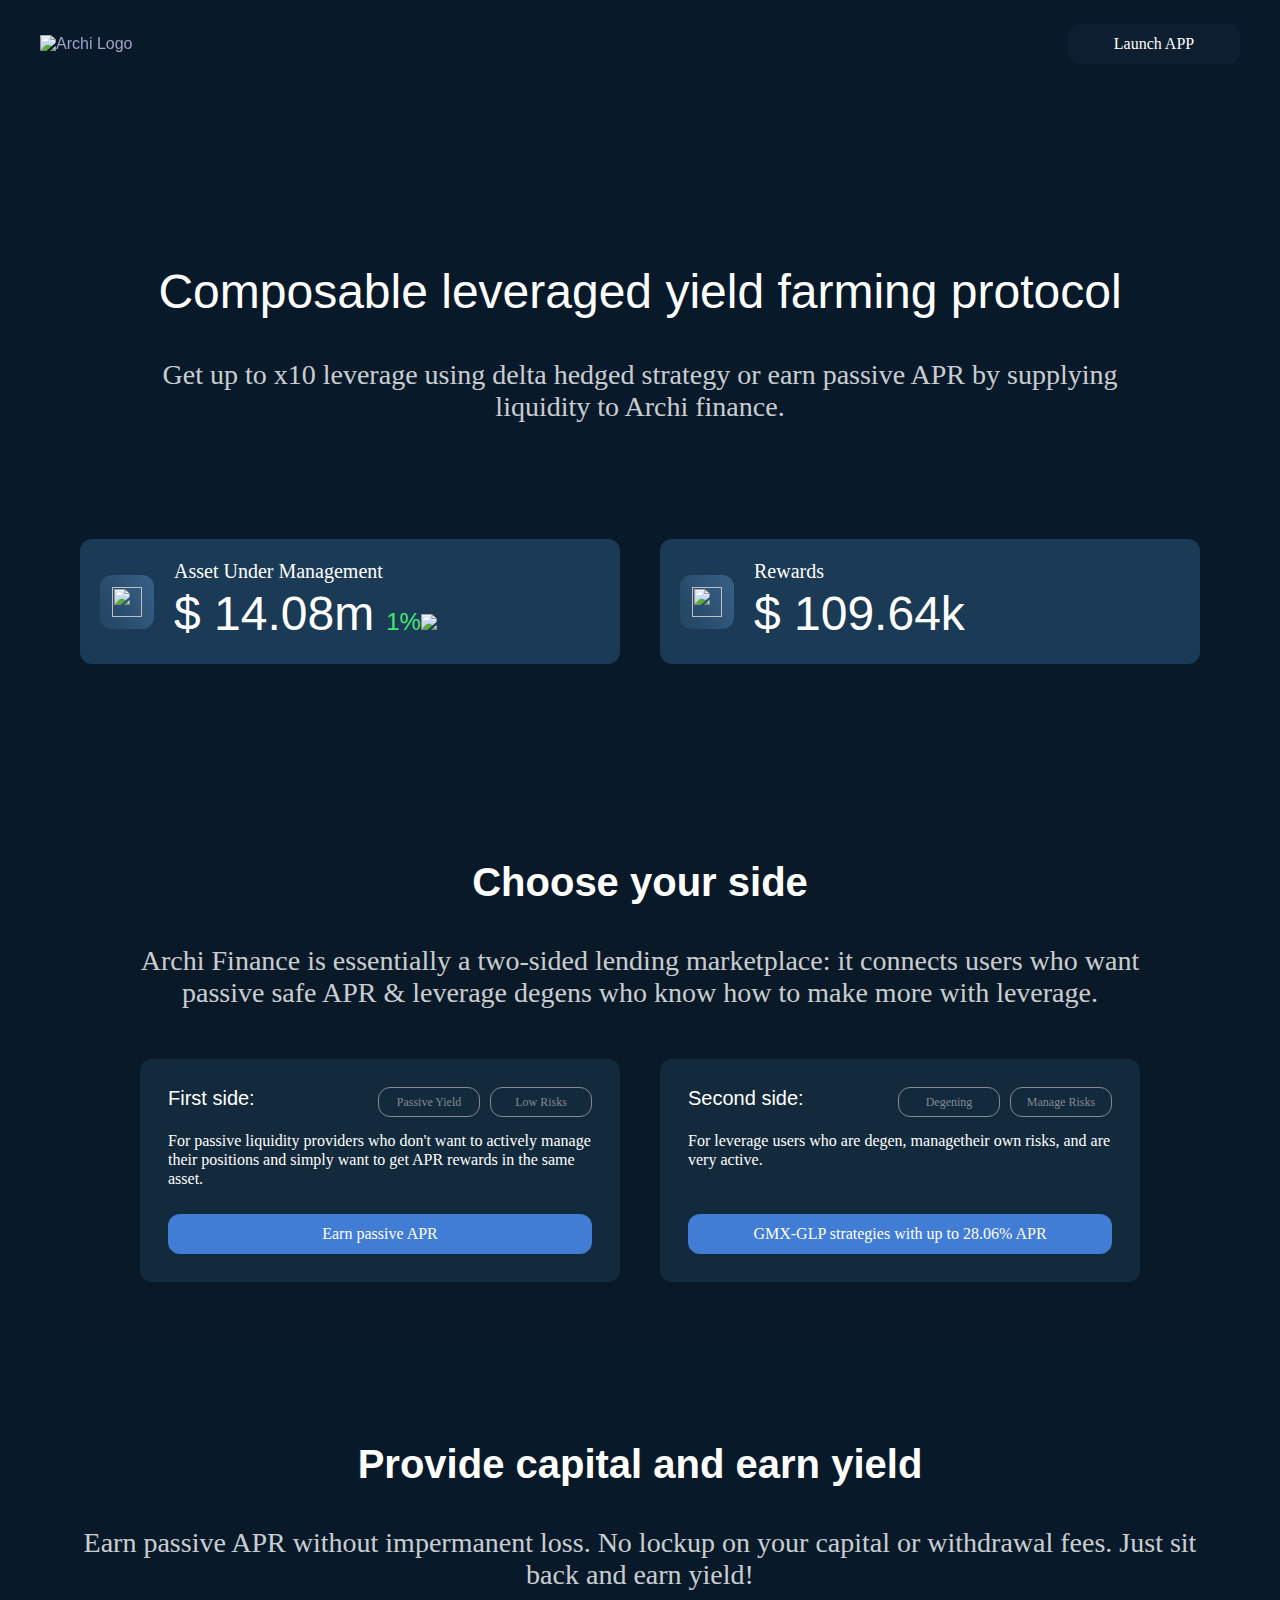
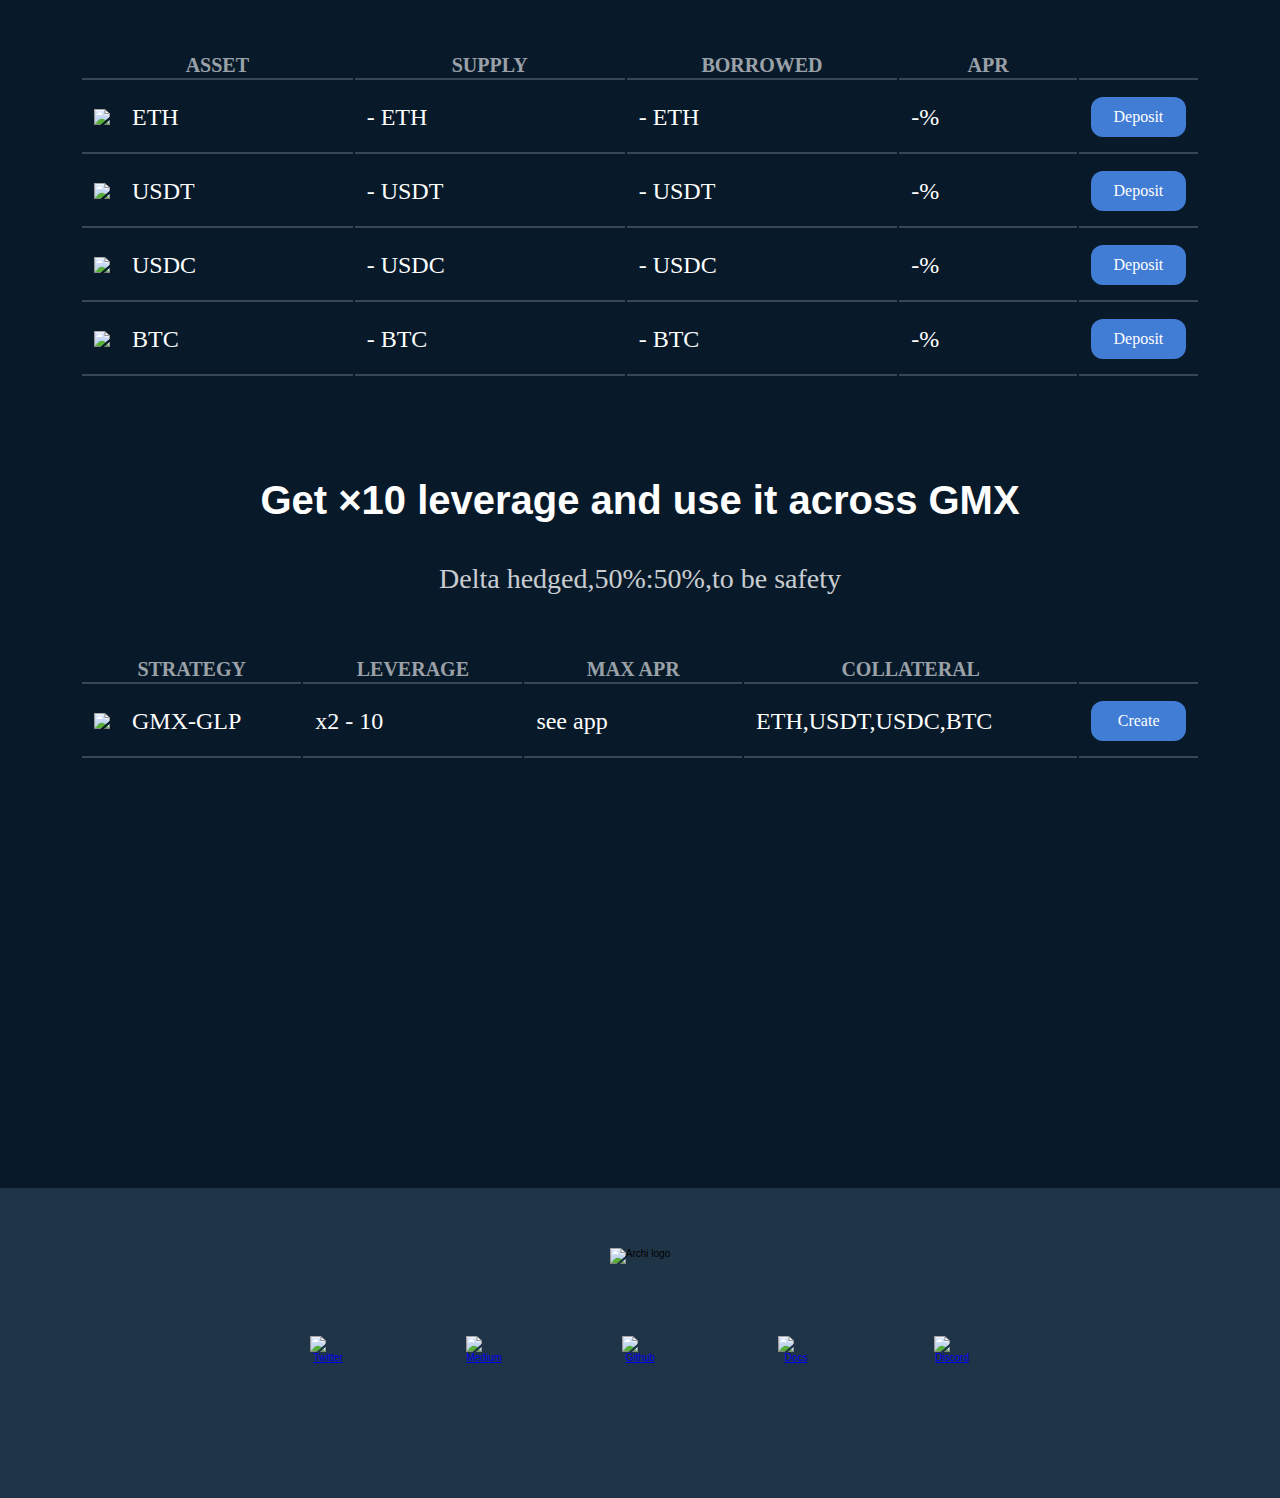
==== index.html @ a27ebab7 "Add files via upload" ====
<!DOCTYPE html>
<html lang="en">
<head>
    <meta charset="UTF-8">
    <meta name="viewport" content="width=device-width, initial-scale=1.0">
    <link rel="stylesheet" href="./fist1.css">
    <title>Document</title>
</head>
<body>
    <div id="root">
        <div class="App">
            <div class="App-content">
                <header>
                    <div class="App-header large">
                        <div class="App-header-container-left App-header-container"><a href="/" class="jsx-3320931818 link  App-header-link-main"><img src="./images/Black & White Minimalist Business Logo.png" class="big" alt="Archi Logo"><img src="./images/Black & White Minimalist Business Logo.png" class="small" alt="Archi Logo"></a></div>
                        <div class="App-header-container-right"><a href="./second.html" target="_blank" class="jsx-3320931818 link  App-header-link-main">
                                <div class="default-btn">Launch APP</div>
                            </a></div>
                    </div>
                </header>
                <div class="Home">
                    <div class="Home-top">
                        <div class="Home-title-section-container default-container">
                            <div class="Home-title-section">
                                <div class="Home-title">Composable leveraged yield farming protocol</div>
                                <div class="Home-description">Get up to x10 leverage using delta hedged strategy or earn passive APR by supplying liquidity to Archi finance.</div>
                            </div>
                        </div>
                        <div class="Home-latest-info-container default-container">
                            <div class="Home-latest-info-block">
                                <div class="Home-latest-info-img">
                                    <div class="jsx-2945154129 image"><img src="./images/dollar.png" class="jsx-2945154129 "></div>
                                </div>
                                <div class="Home-latest-info-content">
                                    <div class="Home-latest-info__title">Asset Under Management</div>
                                    <div class="Home-latest-info__value">
                                        <div>$ 14.08m</div>
                                        <div class="increase up">1%<div class="jsx-2011844561 image"><img src="./images/two.png" class="jsx-2011844561 "></div>
                                        </div>
                                    </div>
                                </div>
                            </div>
                            <div class="Home-latest-info-block">
                                <div class="Home-latest-info-img">
                                    <div class="jsx-2945154129 image"><img src="./images/gift-box.png" class="jsx-2945154129 "></div>
                                </div>
                                <div class="Home-latest-info-content">
                                    <div class="Home-latest-info__title">Rewards</div>
                                    <div class="Home-latest-info__value">$ 109.64k</div>
                                </div>
                            </div>
                        </div>
                        <div class="Home-choose-side-container default-container">
                            <div class="Home-choose-title-section">
                                <div class="Home-title">Choose your side</div>
                                <div class="Home-description">Archi Finance is essentially a two-sided lending marketplace: it connects users who want passive safe APR &amp; leverage degens who know how to make more with leverage.</div>
                                <div class="Home-side-card-options">
                                    <div class="Home-side-card-option">
                                        <div class="Home-token-card-option-title">
                                            <div class="side-title">First side:</div>
                                            <div class="side-bottoms">
                                                <div class="side-bottom">Passive Yield</div>
                                                <div class="side-bottom">Low Risks</div>
                                            </div>
                                        </div>
                                        <div class="Home-side-card-option-description">For passive liquidity providers who don't want to actively manage their positions and simply want to get APR rewards in the same asset.</div><a href="https://app.archi.finance/passive" target="_blank" class="jsx-3320931818 link">
                                            <div class="Home-default-btn">Earn passive APR</div>
                                        </a>
                                    </div>
                                    <div class="Home-side-card-option">
                                        <div class="Home-token-card-option-title">
                                            <div class="side-title">Second side:</div>
                                            <div class="side-bottoms">
                                                <div class="side-bottom">Degening</div>
                                                <div class="side-bottom">Manage Risks</div>
                                            </div>
                                        </div>
                                        <div class="Home-side-card-option-description">For leverage users who are degen, managetheir own risks, and are very active.</div><a href="https://app.archi.finance/degen" target="_blank" class="jsx-3320931818 link">
                                            <div class="Home-default-btn">GMX-GLP strategies with up to 28.06% APR</div>
                                        </a>
                                    </div>
                                </div>
                            </div>
                        </div>
                        <div class="Home-deposit-container default-container">
                            <div class="Home-deposit-title-section">
                                <div class="Home-title">Provide capital and earn yield</div>
                                <div class="Home-description">Earn passive APR without impermanent loss. No lockup on your capital or withdrawal fees. Just sit back and earn yield!</div>
                                <table class="jsx-564496936 DepositTable">
                                    <colgroup>
                                        <col width="273.3333333333333">
                                        <col width="273.3333333333333">
                                        <col width="273.3333333333333">
                                        <col width="180">
                                        <col width="120">
                                    </colgroup>
                                    <thead class="jsx-116576334">
                                        <tr class="jsx-116576334">
                                            <th class="jsx-116576334 ">
                                                <div class="jsx-116576334 thead-box">ASSET</div>
                                            </th>
                                            <th class="jsx-116576334 ">
                                                <div class="jsx-116576334 thead-box">SUPPLY</div>
                                            </th>
                                            <th class="jsx-116576334 ">
                                                <div class="jsx-116576334 thead-box">BORROWED</div>
                                            </th>
                                            <th class="jsx-116576334 ">
                                                <div class="jsx-116576334 thead-box">APR</div>
                                            </th>
                                            <th class="jsx-116576334 ">
                                                <div class="jsx-116576334 thead-box"></div>
                                            </th>
                                        </tr>
                                    </thead>
                                    <tbody class="jsx-582792826">
                                        <tr class="jsx-582792826 ">
                                            <td class="">
                                                <div class="cell">
                                                    <div class="asset-img">
                                                        <div class="jsx-2666059025 image"><img src="./images/ethereum.png" class="jsx-2666059025 "></div>
                                                        <div>ETH</div>
                                                    </div>
                                                </div>
                                            </td>
                                            <td class="">
                                                <div class="cell">- ETH</div>
                                            </td>
                                            <td class="">
                                                <div class="cell">- ETH</div>
                                            </td>
                                            <td class="">
                                                <div class="cell">-%</div>
                                            </td>
                                            <td class="">
                                                <div class="cell"><a href="https://app.archi.finance/passive" target="_blank" class="jsx-3320931818 link">
                                                        <div class="Home-default-btn">Deposit</div>
                                                    </a></div>
                                            </td>
                                        </tr>
                                        <tr class="jsx-582792826 ">
                                            <td class="">
                                                <div class="cell">
                                                    <div class="asset-img">
                                                        <div class="jsx-2666059025 image"><img src="./images/font.png" class="jsx-2666059025 "></div>
                                                        <div>USDT</div>
                                                    </div>
                                                </div>
                                            </td>
                                            <td class="">
                                                <div class="cell">- USDT</div>
                                            </td>
                                            <td class="">
                                                <div class="cell">- USDT</div>
                                            </td>
                                            <td class="">
                                                <div class="cell">-%</div>
                                            </td>
                                            <td class="">
                                                <div class="cell"><a href="https://app.archi.finance/passive" target="_blank" class="jsx-3320931818 link">
                                                        <div class="Home-default-btn">Deposit</div>
                                                    </a></div>
                                            </td>
                                        </tr>
                                        <tr class="jsx-582792826 ">
                                            <td class="">
                                                <div class="cell">
                                                    <div class="asset-img">
                                                        <div class="jsx-2666059025 image"><img src="./images/dollar (1).png" class="jsx-2666059025 "></div>
                                                        <div>USDC</div>
                                                    </div>
                                                </div>
                                            </td>
                                            <td class="">
                                                <div class="cell">- USDC</div>
                                            </td>
                                            <td class="">
                                                <div class="cell">- USDC</div>
                                            </td>
                                            <td class="">
                                                <div class="cell">-%</div>
                                            </td>
                                            <td class="">
                                                <div class="cell"><a href="https://app.archi.finance/passive" target="_blank" class="jsx-3320931818 link">
                                                        <div class="Home-default-btn">Deposit</div>
                                                    </a></div>
                                            </td>
                                        </tr>
                                        <tr class="jsx-582792826 ">
                                            <td class="">
                                                <div class="cell">
                                                    <div class="asset-img">
                                                        <div class="jsx-2666059025 image"><img src="./images/bitcoin.png" class="jsx-2666059025 "></div>
                                                        <div>BTC</div>
                                                    </div>
                                                </div>
                                            </td>
                                            <td class="">
                                                <div class="cell">- BTC</div>
                                            </td>
                                            <td class="">
                                                <div class="cell">- BTC</div>
                                            </td>
                                            <td class="">
                                                <div class="cell">-%</div>
                                            </td>
                                            <td class="">
                                                <div class="cell"><a href="https://app.archi.finance/passive" target="_blank" class="jsx-3320931818 link">
                                                        <div class="Home-default-btn">Deposit</div>
                                                    </a></div>
                                            </td>
                                        </tr>
                                    </tbody>
                                </table>
                            </div>
                        </div>
                        <div class="Home-deposit-container default-container Create-card">
                            <div class="Home-deposit-title-section">
                                <div class="Home-title">Get ×10 leverage and use it across GMX</div>
                                <div class="Home-description">Delta hedged,50%:50%,to be safety</div>
                                <table class="jsx-564496936 CreateTable">
                                    <colgroup>
                                        <col width="221.66666666666666">
                                        <col width="221.66666666666666">
                                        <col width="221.66666666666666">
                                        <col width="335">
                                        <col width="120">
                                    </colgroup>
                                    <thead class="jsx-116576334">
                                        <tr class="jsx-116576334">
                                            <th class="jsx-116576334 ">
                                                <div class="jsx-116576334 thead-box">STRATEGY</div>
                                            </th>
                                            <th class="jsx-116576334 ">
                                                <div class="jsx-116576334 thead-box">LEVERAGE</div>
                                            </th>
                                            <th class="jsx-116576334 ">
                                                <div class="jsx-116576334 thead-box">MAX APR</div>
                                            </th>
                                            <th class="jsx-116576334 ">
                                                <div class="jsx-116576334 thead-box">COLLATERAL</div>
                                            </th>
                                            <th class="jsx-116576334 ">
                                                <div class="jsx-116576334 thead-box"></div>
                                            </th>
                                        </tr>
                                    </thead>
                                    <tbody class="jsx-582792826">
                                        <tr class="jsx-582792826 ">
                                            <td class="">
                                                <div class="cell">
                                                    <div class="asset-img">
                                                        <div class="jsx-2666059025 image"><img src="./images/sync.png" class="jsx-2666059025 "></div>
                                                        <div>GMX-GLP</div>
                                                    </div>
                                                </div>
                                            </td>
                                            <td class="">
                                                <div class="cell">x2 - 10</div>
                                            </td>
                                            <td class="">
                                                <div class="cell">see app</div>
                                            </td>
                                            <td class="">
                                                <div class="cell">ETH,USDT,USDC,BTC</div>
                                            </td>
                                            <td class="">
                                                <div class="cell"><a href="https://app.archi.finance/degen" target="_blank" class="jsx-3320931818 link">
                                                        <div class="Home-default-btn">Create</div>
                                                    </a></div>
                                            </td>
                                        </tr>
                                    </tbody>
                                </table>
                                <div class="CreateTableSmall App-card">
                                    <div class="App-card-title">
                                        <div class="flexRow">
                                            <div class="jsx-3275248919 image"><img src="./images/loop.png" class="jsx-3275248919 "></div>
                                            <div>GMX-GLP</div>
                                        </div>
                                    </div>
                                    <div class="App-card-divider"></div>
                                    <div class="App-card-content">
                                        <div class="App-card-row">
                                            <div class="label">Leverage</div>
                                            <div>x2 - 10</div>
                                        </div>
                                        <div class="App-card-row">
                                            <div class="label">Max APR</div>
                                            <div>see app</div>
                                        </div>
                                        <div class="App-card-row">
                                            <div class="label">Collateral</div>
                                            <div>ETH,USDT,USDC,BTC</div>
                                        </div><a href="https://app.archi.finance/degen" target="_blank" class="jsx-3320931818 link">
                                            <div class="Home-default-btn">Create</div>
                                        </a>
                                    </div>
                                </div>
                            </div>
                        </div>
                    </div>
                </div>
                <div class="Footer-wrapper">
                    <div class="Footer-logo"><img src="./images/Black & White Minimalist Business Logo.png" alt="Archi logo"></div>
                    <div class="Footer-social-link-block"><a href="./images/social.png" class="link-underline App-social-link" target="_blank" rel="noopener noreferrer"><img src="./images/social.png" alt="Twitter"></a><a href="./images/medium.png" class="link-underline App-social-link" target="_blank" rel="noopener noreferrer"><img src="./images/medium.png" alt="Medium"></a><a href="https://github.com/ArchiFinance/" class="link-underline App-social-link" target="_blank" rel="noopener noreferrer"><img src="./images/github-logo.png" alt="Github"></a><a href="https://docs.archi.finance/" class="link-underline App-social-link" target="_blank" rel="noopener noreferrer"><img src="./images/documents.png" alt="Docs"></a><a href="https://discord.gg/ZhNeAzF5JA" class="link-underline App-social-link" target="_blank" rel="noopener noreferrer"><img src="./images/logo.png" alt="Discord"></a></div>
                </div>
            </div>
        </div>
    </div>
    <div id="geist-ui-toast"></div>
    <div id="geist-ui-tooltip"></div>
</body>
</html>
---- fist1.css ----
html {
    background: #081a2a;
    font-size: 10px
}

@font-face {
    font-family: Rubik-Bold;
    font-style: normal;
    font-weight: 700;
    src: url(./static/Rubik-Bold.ttf)
}

@font-face {
    font-family: Rubik-Medium;
    font-style: normal;
    font-weight: 500;
    src: url(./static/Rubik-Medium.ttf)
}

@font-face {
    font-family: Rubik-Regular;
    font-style: normal;
    font-weight: 400;
    src: url(./static/Rubik-Regular.ttf)
}

body {
    -webkit-font-smoothing: antialiased;
    -moz-osx-font-smoothing: grayscale;
    font-family: Rubik-Medium, -apple-system, BlinkMacSystemFont, Segoe UI, Roboto, Oxygen, Ubuntu, Cantarell, Fira Sans, Droid Sans, Helvetica Neue, sans-serif;
    margin: 0
}

code {
    font-family: source-code-pro, Menlo, Monaco, Consolas, Courier New, monospace
}

.Home {
    min-height: 270rem;
    padding-bottom: 31rem
}

.Home-top {
    align-items: center;
    display: flex;
    flex-direction: column;
    justify-content: flex-end;
    position: relative
}

.default-container {
    margin: 0 auto;
    max-width: 112rem;
    padding-left: 3.2rem;
    padding-right: 3.2rem
}

.Home-title-section-container {
    padding-top: 17.6rem;
    position: relative;
    width: 100%
}

.Home-title-section {
    align-items: center;
    display: flex;
    flex-direction: column
}

.Home-title-section .Home-title {
    color: #fff;
    font-size: 4.8rem;
    font-weight: 500;
    letter-spacing: 0;
    margin-bottom: 4rem;
    text-align: center
}

.Home-title-section .Home-description {
    color: hsla(0, 0%, 100%, .8);
    font-family: Rubik-Regular;
    font-size: 2.8rem;
    font-weight: 400;
    margin-bottom: 10rem;
    max-width: 96.5rem;
    text-align: center
}

.Home-latest-info-container {
    display: flex;
    flex-wrap: wrap;
    justify-content: space-between;
    padding-bottom: 12rem;
    width: 100%
}

.Home-latest-info-block {
    align-items: center;
    background: rgba(57, 108, 153, .4);
    border-radius: 12px;
    display: flex;
    margin: 1.6rem 0;
    max-width: 50rem;
    padding: 2rem;
    width: 100%
}

.Home-latest-info-img {
    background: linear-gradient(63.43deg, #264867 16.67%, #386187);
    border-radius: 12px;
    margin-right: 2rem;
    padding: 1.2rem
}

.Home-latest-info__title {
    color: #fff;
    font-family: Rubik-Regular;
    font-size: 2rem;
    letter-spacing: 0;
    line-height: 2.4rem
}

.Home-latest-info__value {
    align-items: baseline;
    color: #fff;
    display: flex;
    font-size: 4.8rem;
    letter-spacing: 0;
    line-height: 6.1rem
}

.Home-latest-info__value .increase {
    display: flex;
    font-size: 2.4rem;
    line-height: 2.4rem;
    margin-left: 1.2rem
}

.Home-latest-info__value .increase.up {
    color: #3ee875
}

.Home-latest-info__value .increase.down {
    color: #e73261
}

.Home-choose-side-container {
    width: 100%
}

.Home-choose-title-section {
    background: #091927;
    border-radius: 1.2rem;
    padding: 6rem
}

.Home-choose-title-section .Home-title {
    color: #fff;
    font-size: 4rem;
    font-weight: 700;
    letter-spacing: 0;
    margin-bottom: 4rem;
    text-align: center
}

.Home-choose-title-section .Home-description {
    color: hsla(0, 0%, 100%, .8);
    font-family: Rubik-Regular;
    font-size: 2.8rem;
    font-weight: 400;
    margin-bottom: 5rem;
    text-align: center
}

.Home-side-card-options {
    grid-column-gap: 4rem;
    display: grid;
    grid-template-columns: 1fr 1fr
}

.Home-side-card-option {
    background: #13293c;
    border-radius: 1.2rem;
    max-width: 48rem;
    padding: 2.8rem;
    position: relative
}

.Home-side-card-option .Home-token-card-option-title {
    display: flex;
    justify-content: space-between
}

.Home-side-card-option .Home-token-card-option-title .side-title {
    color: #fff;
    font-size: 2rem
}

.Home-side-card-option .side-bottoms {
    display: flex;
    justify-content: space-between
}

.Home-side-card-option .Home-token-card-option-title .side-bottom {
    border: 1px solid #848a93;
    border-radius: 1.2rem;
    color: #848a93;
    cursor: pointer;
    font-family: Rubik-Regular;
    font-size: 1.2rem;
    height: 2.8rem;
    line-height: 2.8rem;
    margin-left: 1rem;
    text-align: center;
    width: 10rem
}

.Home-side-card-option-description {
    line-height: 1.9rem;
    margin-bottom: 2.6rem;
    margin-top: 1.4rem;
    min-height: 5.7rem
}

.Home-default-btn,
.Home-side-card-option-description {
    color: #fff;
    font-family: Rubik-Regular;
    font-size: 1.6rem
}

.Home-default-btn {
    background: #417cd5;
    border-radius: 1.2rem;
    cursor: pointer;
    height: 4rem;
    line-height: 4rem;
    text-align: center
}

.Home-deposit-container {
    padding-top: 10rem
}

.Home-deposit-title-section .Home-title {
    color: #fff;
    font-size: 4rem;
    font-weight: 700;
    letter-spacing: 0;
    margin-bottom: 4rem;
    text-align: center
}

.Home-deposit-title-section .Home-description {
    color: hsla(0, 0%, 100%, .8);
    font-family: Rubik-Regular;
    font-size: 2.8rem;
    font-weight: 400;
    margin-bottom: 6rem;
    text-align: center
}

.Create-card {
    margin-bottom: 10rem;
    min-width: 112rem
}

.CreateTableSmall,
.DepositTableSmall {
    display: none;
    margin: 10px 0
}

.App-card {
    background: #091927;
    border: 2px solid #313f50;
    border-radius: 1.2rem;
    padding: 1.2rem
}

.App-card-content {
    grid-row-gap: 1.2rem;
    display: grid
}

.App-card-title {
    color: #fff;
    font-size: 20px;
    font-weight: 400;
    justify-content: space-between;
    letter-spacing: 0;
    line-height: 2.1rem;
    margin-block-end: 1.6rem;
}

.App-card-title,
.flexRow {
    align-items: center;
    display: flex;
    flex-direction: row
}

.App-card-divider {
    background: #313f50;
    block-size: 1px;
    margin: 1.6rem 0 2.4rem
}

.App-card-row {
    grid-column-gap: 1.5rem;
    display: grid;
    grid-template-columns: 1fr auto;
    padding: initial
}

.App-card-row>div:last-child {
    text-align: end
}

.App-card-row div {
    color: #fff;
    font-family: Rubik-Regular;
    font-size: 1.6rem
}

.App-card-row .poolApy {
    color: #5699ff
}

@media (max-inline-size: 1200px) {
    .Create-card {
        min-width: auto
    }
}

@media (max-inline-size: 750px) {
    .Home-choose-side-container {
        inline-size: auto
    }

    .Home-choose-title-section {
        padding: 1.2rem
    }

    .Home-side-card-options {
        grid-row-gap: 1.5rem;
        display: grid;
        grid-template-columns: 1fr
    }

    .Home-side-card-option {
        max-width: none;
        padding: 1.2rem
    }

    .CreateTable,
    .DepositTable {
        display: none
    }

    .CreateTableSmall,
    .DepositTableSmall {
        display: block
    }

    .Home-default-btn {
        margin-top: 1.6rem
    }
}

@media (max-width: 600px) {
    .Home-title-section-container {
        padding-top: 4rem;
        width: auto
    }

    .default-container {
        padding-left: 1.2rem;
        padding-right: 1.2rem
    }

    .Home-latest-info-container {
        justify-content: center;
        width: auto
    }

    .Home-side-card-option .Home-token-card-option-title {
        grid-row-gap: 1.5rem;
        display: grid;
        grid-template-columns: 1fr
    }

    .Home-side-card-option .side-bottoms {
        justify-content: start
    }
}
.jsx-2945154129 {
    width: 30px;
    height: 30px;
}
.jsx-2666059025 {
    width: 30px;
}
.jsx-2011844561 {
    width: 30px;
}
.jsx-3275248919 {
    width: 30px;
}
.DepositTable thead th {
    background: none;
    border: none;
    border-bottom: 2px solid hsla(0, 0%, 100%, .2);
    color: hsla(0, 0%, 100%, .6);
    font-family: Rubik-Regular;
    font-size: 2rem
}

.DepositTable thead th:first-child,
.DepositTable thead th:last-child {
    border: none;
    border-bottom: 2px solid hsla(0, 0%, 100%, .2);
    border-radius: 0
}

.DepositTable tbody tr td {
    border-bottom: 2px solid hsla(0, 0%, 100%, .2);
    color: #fff;
    font-family: Rubik-Regular;
    font-size: 2.4rem;
    padding: 1.5rem 1.2rem
}

.DepositTable .Home-default-btn {
    width: 100%
}

.asset-img {
    align-items: center;
    display: flex
}

.DepositTable .asset-img .image {
    margin-right: .8rem
}

.poolApy {
    color: #5699ff;
    cursor: pointer;
    font-size: 2.4rem;
    text-decoration-line: underline
}

.airdrop {
    background: none;
    border: 2px solid #fff;
    border-radius: 1.2rem;
    color: #fff;
    display: flex;
    font-size: 16px;
    justify-content: center;
    line-height: 40px;
    margin-bottom: 2rem;
    padding: 1.6rem;
    text-align: center
}

.hard-cap {
    display: flex;
    margin-left: 20px
}

#HardCap-App-select {
    background: none;
    border: 2px solid #fff;
    border-radius: 12px;
    height: 40px;
    min-width: 110px
}

#HardCap-App-select .value {
    color: #fff;
    font-family: Rubik-Regular;
    font-size: 18px
}

#HardCap-App-select .option {
    font-size: 18px;
    justify-content: center
}

#HardCap-App-select .image {
    line-height: 24px
}

#HardCap-App-select .icon {
    color: #fff;
    font-size: 16px
}

#HardCap-App-select:hover .icon {
    color: #fff
}

.apr-tooltip {
    display: flex;
    font-size: 12px;
    font-weight: 400;
    justify-content: space-between;
    line-height: 30px;
    width: 16rem
}

.Strategies-App-dropdown {
    background: #1c2532 !important;
    border: 1px solid #fff;
    border-radius: 12px !important;
    max-height: none !important
}

.Strategies-App-dropdown .option {
    background: #1c2532 !important;
    color: #fff !important;
    font-size: 20px !important;
    height: 44px !important;
    padding: 0 20px !important
}

.Strategies-App-dropdown .option:hover {
    background: #2a3748 !important
}

.Strategies-App-dropdown .image {
    line-height: 24px !important
}

.Strategies-App-dropdown .token-symbol {
    font-family: Rubik-Regular
}

.Strategies-App-dropdown {
    -ms-overflow-style: none;
    overflow: -moz-scrollbars-none
}

.Strategies-App-dropdown::-webkit-scrollbar {
    width: 2px
}

.Strategies-App-dropdown::-webkit-scrollbar-track {
    background: #091927;
    border-radius: 2px
}

.Strategies-App-dropdown::-webkit-scrollbar-thumb {
    background: #fff;
    border: none;
    border-radius: 2px;
    opacity: .9
}

.CreateTable thead th {
    background: none;
    border: none;
    border-bottom: 2px solid hsla(0, 0%, 100%, .2);
    color: hsla(0, 0%, 100%, .6);
    font-family: Rubik-Regular;
    font-size: 2rem
}

.CreateTable thead th:first-child,
.CreateTable thead th:last-child {
    border: none;
    border-bottom: 2px solid hsla(0, 0%, 100%, .2);
    border-radius: 0
}

.CreateTable tbody tr td {
    border-bottom: 2px solid hsla(0, 0%, 100%, .2);
    color: #fff;
    font-family: Rubik-Regular;
    font-size: 2.4rem;
    padding: 1.5rem 1.2rem
}

.CreateTable .Home-default-btn {
    width: 100%
}

.CreateTable .asset-img {
    align-items: center;
    display: flex
}

.CreateTable .asset-img .image {
    margin-right: .8rem
}

.App {
    min-height: 100%;
    overflow: hidden;
    position: relative
}

.App-content {
    position: static !important
}

.App-content header {
    position: relative;
    z-index: 800
}

.App-header.large {
    -webkit-backdrop-filter: blur(.4rem);
    backdrop-filter: blur(.4rem);
    background: transparent 0 0 no-repeat padding-box;
    display: flex;
    justify-content: space-between;
    margin: 2.4rem 0;
    padding-left: 4rem;
    padding-right: 4rem;
    position: relative
}

.App-header-container {
    width: 22rem
}

.App-header-container-left {
    align-items: center;
    display: flex
}

.App-header .App-header-link-main,
.App-header a.App-header-link-main {
    display: flex;
    font-size: 1.6rem
}

.App-header-container-left .a,
.App-header-container-left a {
    color: #a0a3c4;
    display: block;
    font-size: 1.6rem;
    font-weight: 400
}

.App-header .a,
.App-header a {
    cursor: pointer;
    text-decoration: none
}

.App-header .a,
.App-header a,
.App-header-link-main img {
    display: inline-block;
    vertical-align: middle
}

.App-header-link-main img.small {
    display: none
}

.App-header-container-right {
    align-items: center;
    display: flex
}

.default-btn {
    background: #0c1e2f;
    border-radius: 1.2rem;
    color: #fff;
    font-family: Rubik-Regular;
    font-size: 1.6rem;
    height: 4rem;
    line-height: 4rem;
    text-align: center;
    width: 17.2rem
}

.link {
    display: contents !important
}

@-webkit-keyframes App-logo-spin {
    0% {
        -webkit-transform: rotate(0deg);
        transform: rotate(0deg)
    }

    to {
        -webkit-transform: rotate(1turn);
        transform: rotate(1turn)
    }
}

@keyframes App-logo-spin {
    0% {
        -webkit-transform: rotate(0deg);
        transform: rotate(0deg)
    }

    to {
        -webkit-transform: rotate(1turn);
        transform: rotate(1turn)
    }
}

@media (max-width: 1033px) {
    .App-header {
        grid-template-columns: 1fr auto auto auto auto
    }
}

@media (max-width: 600px) {
    .App-header-link-main img.big {
        display: none
    }

    .App-header-link-main img.small {
        display: inline-block
    }

    .DepositTable .Home-default-btn {
        padding: 0 2.1rem
    }
}

.Footer-wrapper {
    background: #203447;
    bottom: 0;
    height: 25rem;
    left: 50%;
    padding-top: 6rem;
    position: absolute;
    text-align: center;
    -webkit-transform: translateX(-50%);
    transform: translateX(-50%);
    width: 100vw
}

.Footer-logo {
    align-items: center;
    display: flex;
    justify-content: center;
    margin-bottom: 4rem
}

.Footer-logo img {
    height: 4.8rem
}

.Footer-social-link-block {
    display: flex;
    justify-content: center;
    margin: 0 auto 10.2rem
}

.Footer-social-link-block .App-social-link {
    align-items: center;
    display: flex;
    height: 3.6rem;
    justify-content: center;
    margin: 0 6rem;
    width: 3.6rem
}

.Footer-social-link-block .App-social-link img {
    height: 3.6rem;
    width: 3.6rem
}

.Footer-social-link-block .App-social-link:hover img {
    -webkit-filter: brightness(0) invert(1);
    filter: brightness(0) invert(1)
}

@media (max-width: 900px) {
    .Footer-social-link-block .App-social-link {
        margin: 0 3rem
    }
}

@media (max-width: 750px) {
    .Footer-social-link-block .App-social-link {
        margin: 0 1rem
    }
}
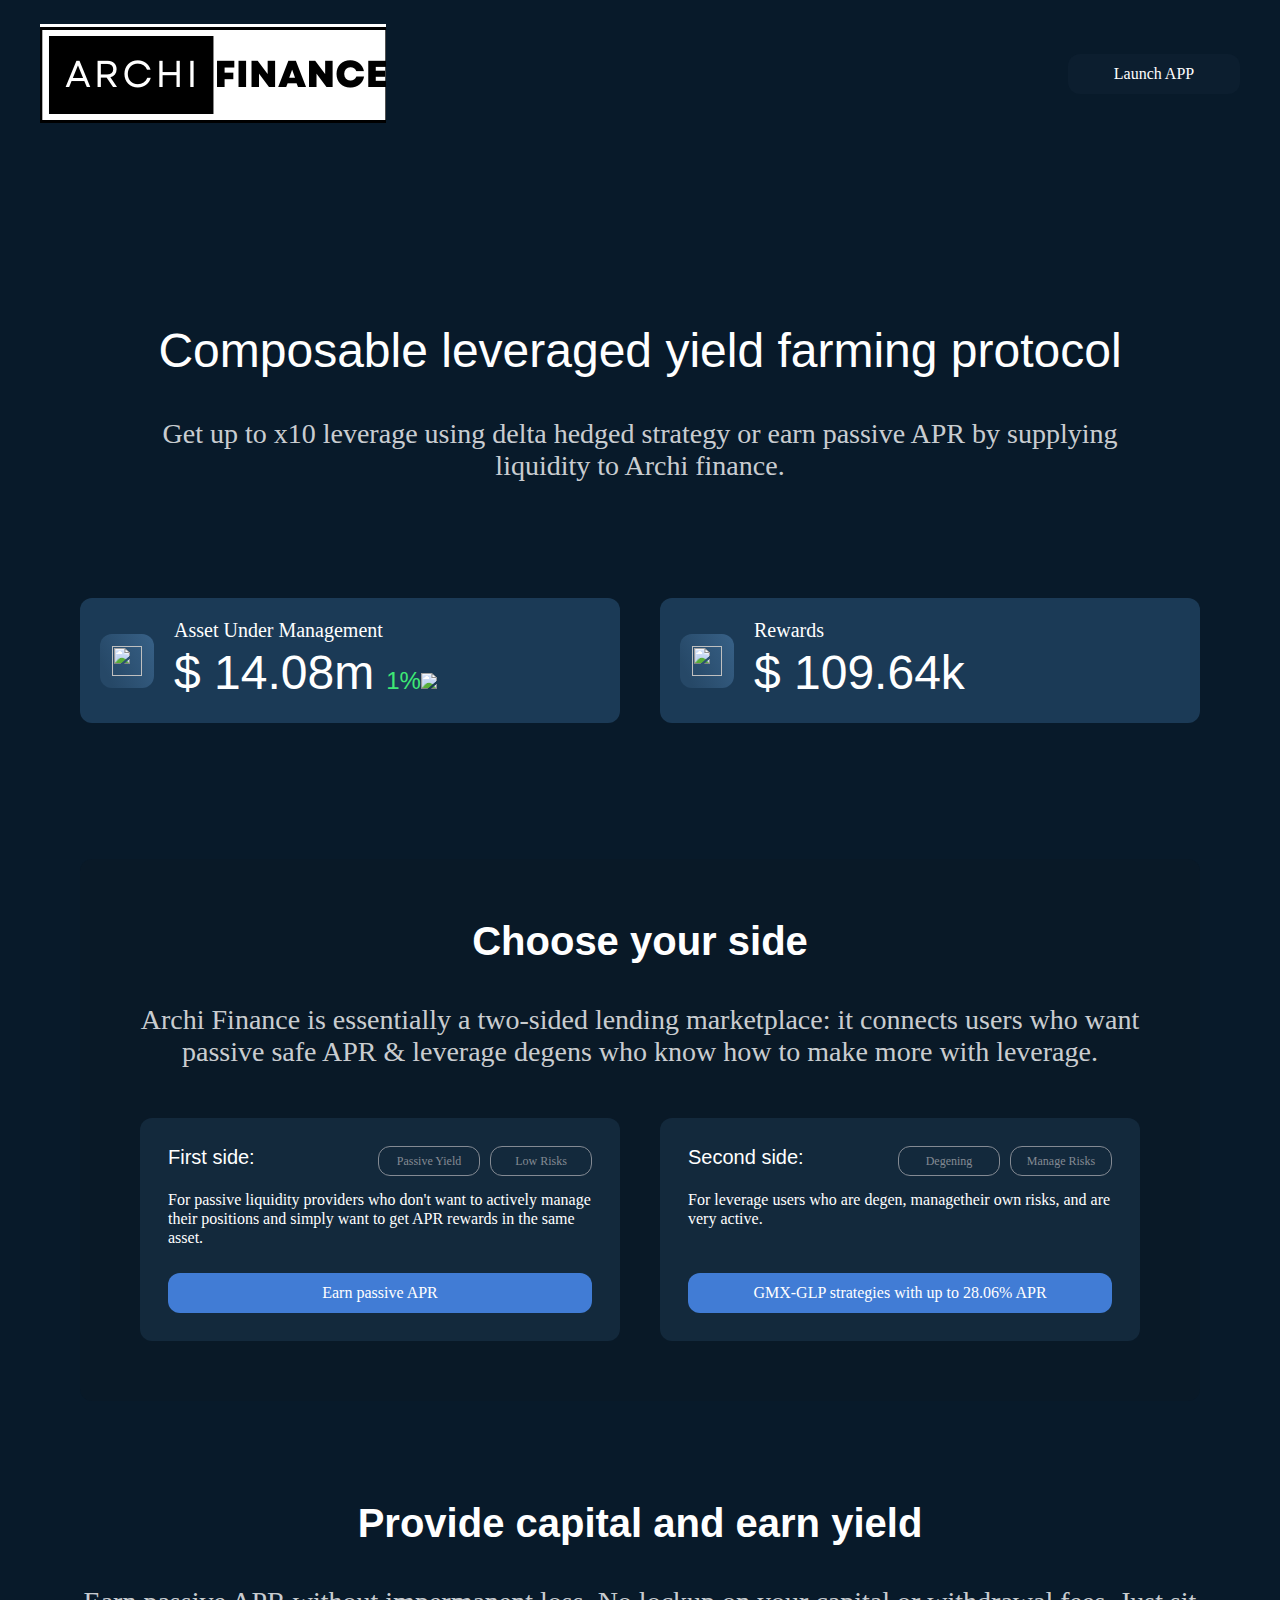
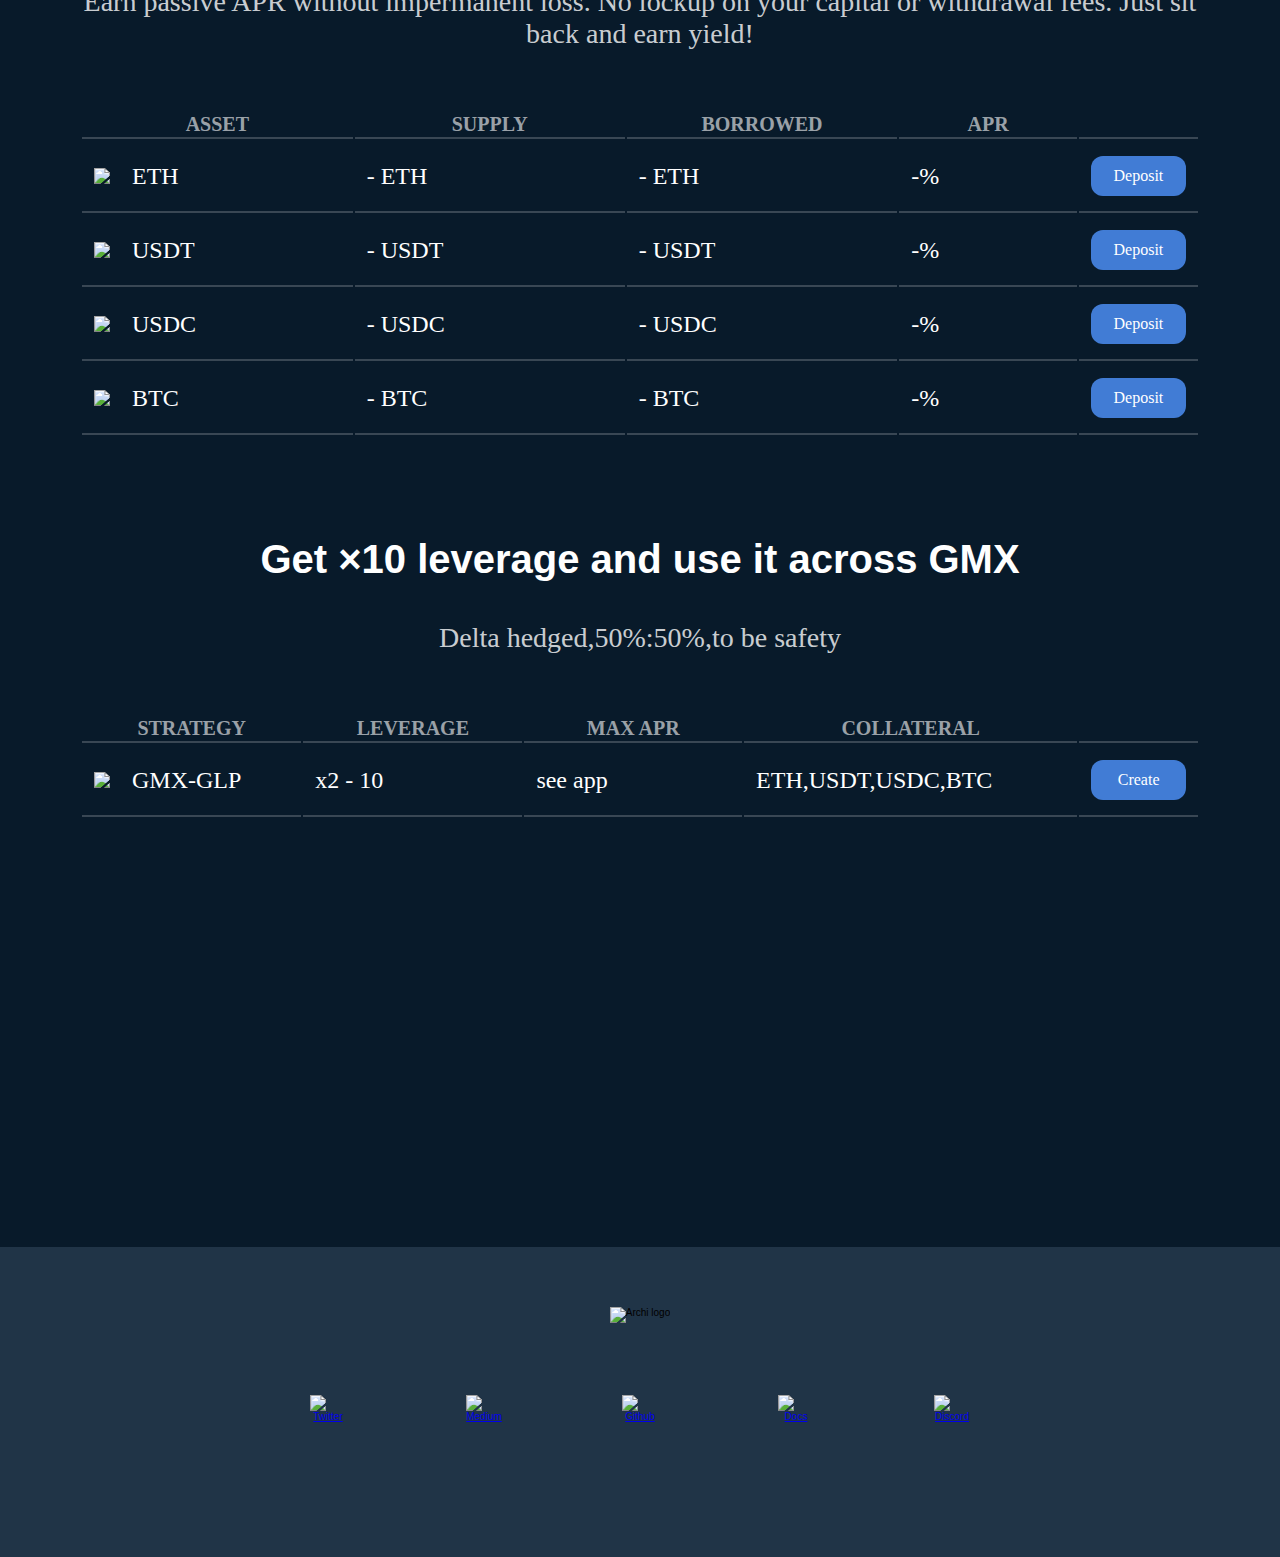
==== commit 91acb17f: "Update index.html" ====
--- a/index.html
+++ b/index.html
@@ -12,7 +12,7 @@
             <div class="App-content">
                 <header>
                     <div class="App-header large">
-                        <div class="App-header-container-left App-header-container"><a href="/" class="jsx-3320931818 link  App-header-link-main"><img src="./images/Black & White Minimalist Business Logo.png" class="big" alt="Archi Logo"><img src="./images/Black & White Minimalist Business Logo.png" class="small" alt="Archi Logo"></a></div>
+                        <div class="App-header-container-left App-header-container"><a href="/" class="jsx-3320931818 link  App-header-link-main"><img src="./Black & White Minimalist Business Logo.png" class="big" alt="Archi Logo"><img src="./images/Black & White Minimalist Business Logo.png" class="small" alt="Archi Logo"></a></div>
                         <div class="App-header-container-right"><a href="./second.html" target="_blank" class="jsx-3320931818 link  App-header-link-main">
                                 <div class="default-btn">Launch APP</div>
                             </a></div>
@@ -311,4 +311,4 @@
     <div id="geist-ui-toast"></div>
     <div id="geist-ui-tooltip"></div>
 </body>
-</html>+</html>
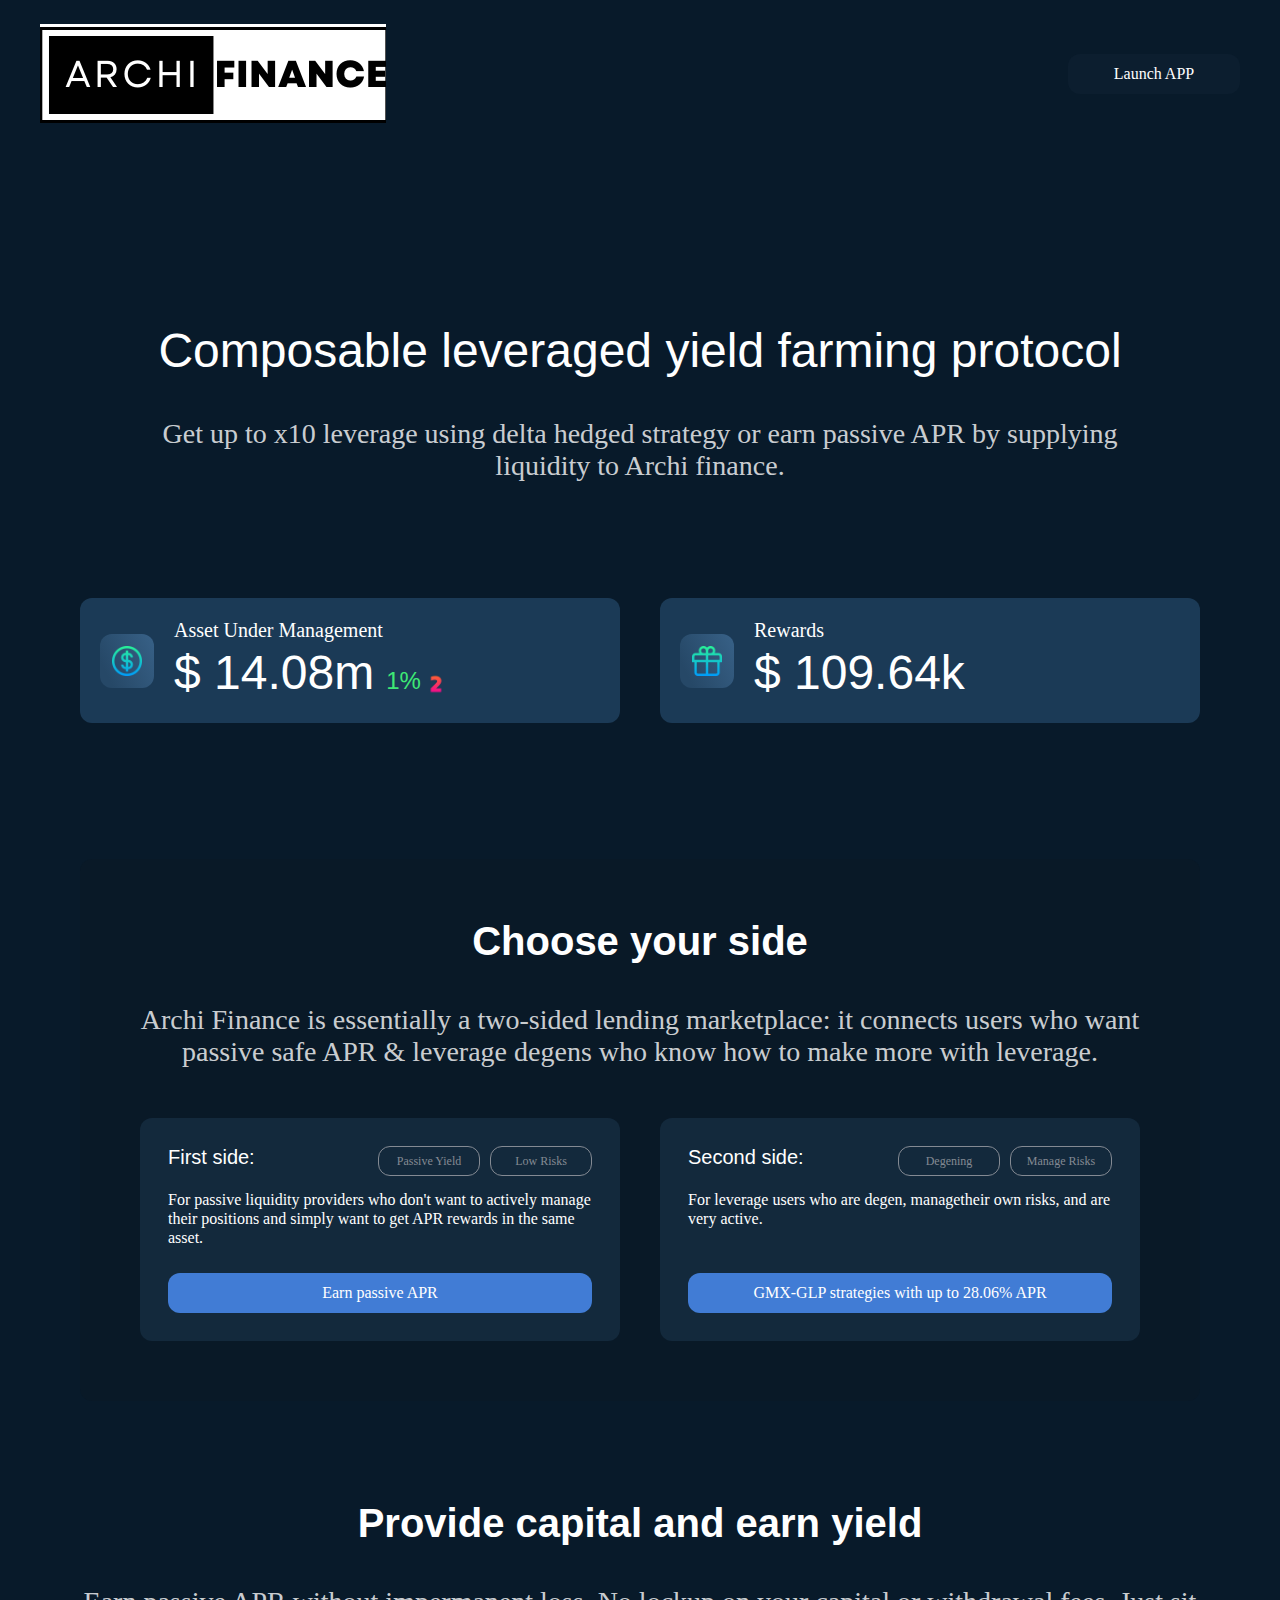
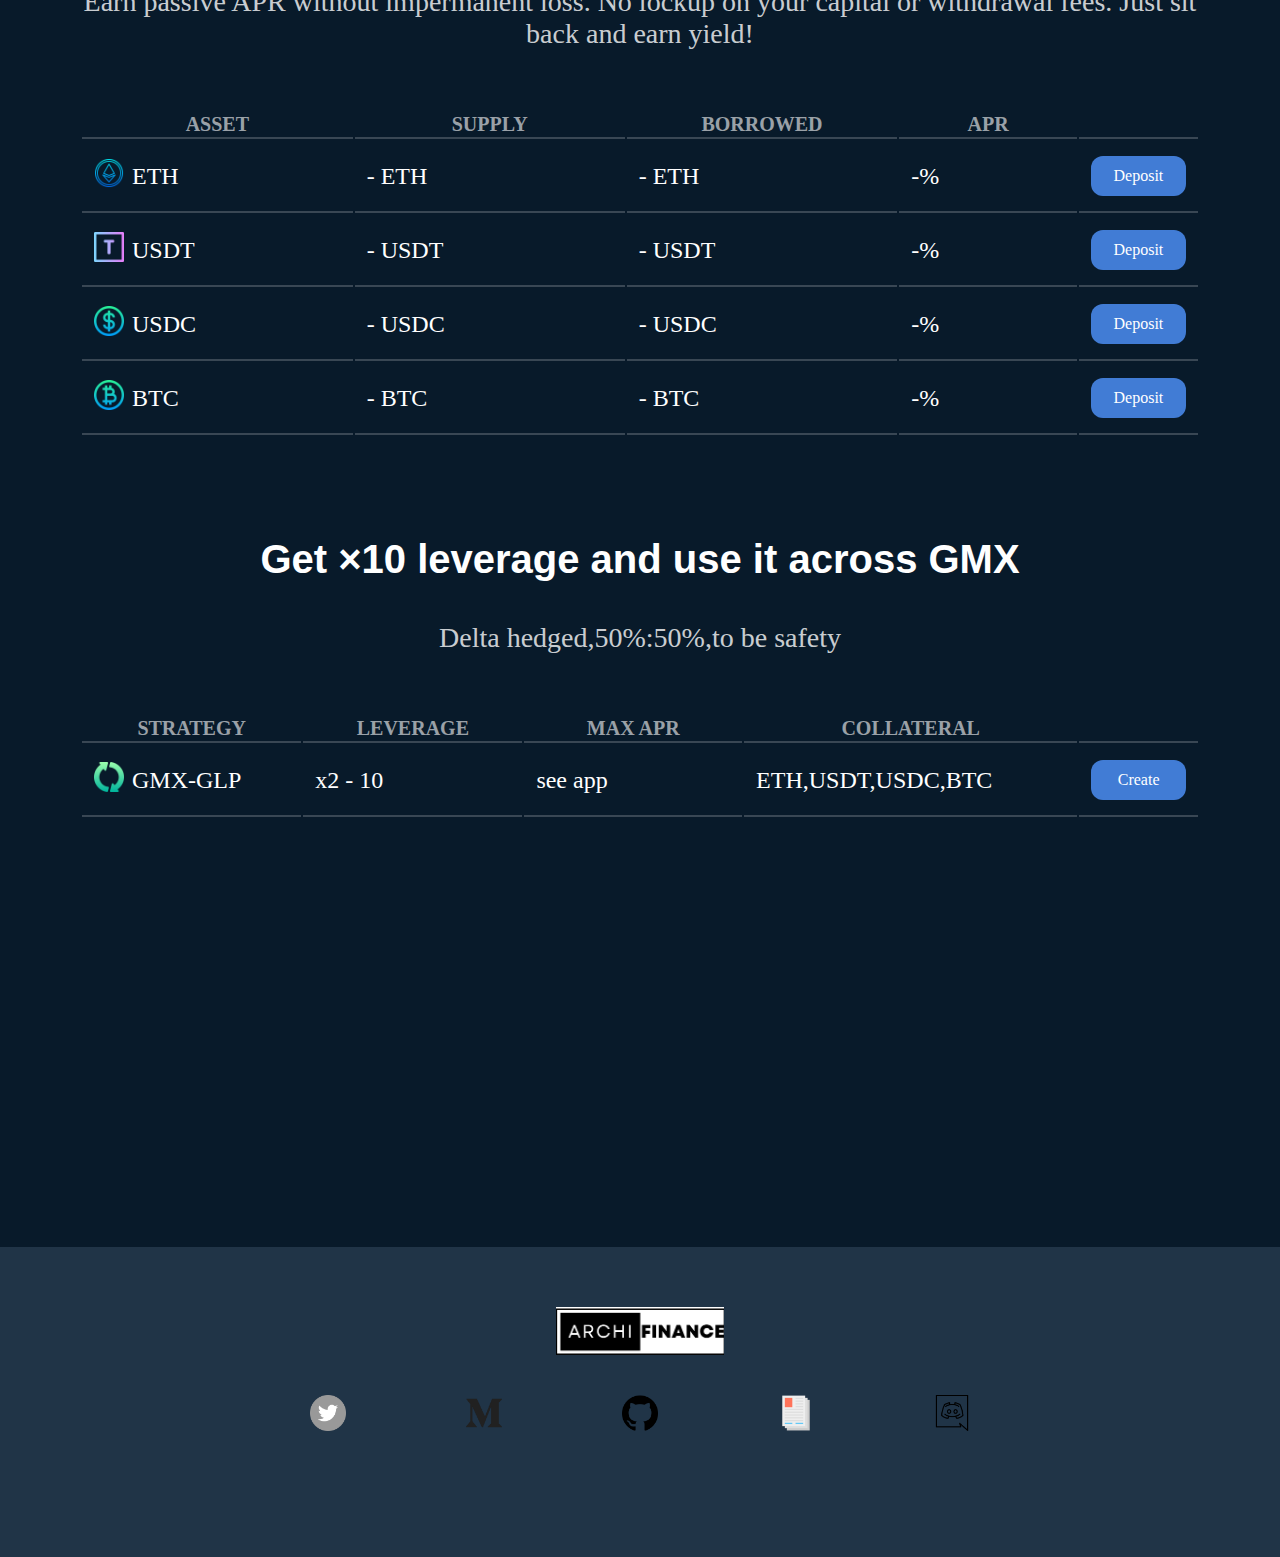
==== commit 2846eec2: "Update index.html" ====
--- a/index.html
+++ b/index.html
@@ -12,7 +12,7 @@
             <div class="App-content">
                 <header>
                     <div class="App-header large">
-                        <div class="App-header-container-left App-header-container"><a href="/" class="jsx-3320931818 link  App-header-link-main"><img src="./Black & White Minimalist Business Logo.png" class="big" alt="Archi Logo"><img src="./images/Black & White Minimalist Business Logo.png" class="small" alt="Archi Logo"></a></div>
+                        <div class="App-header-container-left App-header-container"><a href="/" class="jsx-3320931818 link  App-header-link-main"><img src="././Black & White Minimalist Business Logo.png" class="big" alt="Archi Logo"><img src="./Black & White Minimalist Business Logo.png" class="small" alt="Archi Logo"></a></div>
                         <div class="App-header-container-right"><a href="./second.html" target="_blank" class="jsx-3320931818 link  App-header-link-main">
                                 <div class="default-btn">Launch APP</div>
                             </a></div>
@@ -29,20 +29,20 @@
                         <div class="Home-latest-info-container default-container">
                             <div class="Home-latest-info-block">
                                 <div class="Home-latest-info-img">
-                                    <div class="jsx-2945154129 image"><img src="./images/dollar.png" class="jsx-2945154129 "></div>
+                                    <div class="jsx-2945154129 image"><img src="./dollar.png" class="jsx-2945154129 "></div>
                                 </div>
                                 <div class="Home-latest-info-content">
                                     <div class="Home-latest-info__title">Asset Under Management</div>
                                     <div class="Home-latest-info__value">
                                         <div>$ 14.08m</div>
-                                        <div class="increase up">1%<div class="jsx-2011844561 image"><img src="./images/two.png" class="jsx-2011844561 "></div>
+                                        <div class="increase up">1%<div class="jsx-2011844561 image"><img src="./two.png" class="jsx-2011844561 "></div>
                                         </div>
                                     </div>
                                 </div>
                             </div>
                             <div class="Home-latest-info-block">
                                 <div class="Home-latest-info-img">
-                                    <div class="jsx-2945154129 image"><img src="./images/gift-box.png" class="jsx-2945154129 "></div>
+                                    <div class="jsx-2945154129 image"><img src="./gift-box.png" class="jsx-2945154129 "></div>
                                 </div>
                                 <div class="Home-latest-info-content">
                                     <div class="Home-latest-info__title">Rewards</div>
@@ -118,7 +118,7 @@
                                             <td class="">
                                                 <div class="cell">
                                                     <div class="asset-img">
-                                                        <div class="jsx-2666059025 image"><img src="./images/ethereum.png" class="jsx-2666059025 "></div>
+                                                        <div class="jsx-2666059025 image"><img src="./ethereum.png" class="jsx-2666059025 "></div>
                                                         <div>ETH</div>
                                                     </div>
                                                 </div>
@@ -142,7 +142,7 @@
                                             <td class="">
                                                 <div class="cell">
                                                     <div class="asset-img">
-                                                        <div class="jsx-2666059025 image"><img src="./images/font.png" class="jsx-2666059025 "></div>
+                                                        <div class="jsx-2666059025 image"><img src="./font.png" class="jsx-2666059025 "></div>
                                                         <div>USDT</div>
                                                     </div>
                                                 </div>
@@ -166,7 +166,7 @@
                                             <td class="">
                                                 <div class="cell">
                                                     <div class="asset-img">
-                                                        <div class="jsx-2666059025 image"><img src="./images/dollar (1).png" class="jsx-2666059025 "></div>
+                                                        <div class="jsx-2666059025 image"><img src="./dollar (1).png" class="jsx-2666059025 "></div>
                                                         <div>USDC</div>
                                                     </div>
                                                 </div>
@@ -190,7 +190,7 @@
                                             <td class="">
                                                 <div class="cell">
                                                     <div class="asset-img">
-                                                        <div class="jsx-2666059025 image"><img src="./images/bitcoin.png" class="jsx-2666059025 "></div>
+                                                        <div class="jsx-2666059025 image"><img src="./bitcoin.png" class="jsx-2666059025 "></div>
                                                         <div>BTC</div>
                                                     </div>
                                                 </div>
@@ -250,7 +250,7 @@
                                             <td class="">
                                                 <div class="cell">
                                                     <div class="asset-img">
-                                                        <div class="jsx-2666059025 image"><img src="./images/sync.png" class="jsx-2666059025 "></div>
+                                                        <div class="jsx-2666059025 image"><img src="./sync.png" class="jsx-2666059025 "></div>
                                                         <div>GMX-GLP</div>
                                                     </div>
                                                 </div>
@@ -275,7 +275,7 @@
                                 <div class="CreateTableSmall App-card">
                                     <div class="App-card-title">
                                         <div class="flexRow">
-                                            <div class="jsx-3275248919 image"><img src="./images/loop.png" class="jsx-3275248919 "></div>
+                                            <div class="jsx-3275248919 image"><img src="./loop.png" class="jsx-3275248919 "></div>
                                             <div>GMX-GLP</div>
                                         </div>
                                     </div>
@@ -302,8 +302,8 @@
                     </div>
                 </div>
                 <div class="Footer-wrapper">
-                    <div class="Footer-logo"><img src="./images/Black & White Minimalist Business Logo.png" alt="Archi logo"></div>
-                    <div class="Footer-social-link-block"><a href="./images/social.png" class="link-underline App-social-link" target="_blank" rel="noopener noreferrer"><img src="./images/social.png" alt="Twitter"></a><a href="./images/medium.png" class="link-underline App-social-link" target="_blank" rel="noopener noreferrer"><img src="./images/medium.png" alt="Medium"></a><a href="https://github.com/ArchiFinance/" class="link-underline App-social-link" target="_blank" rel="noopener noreferrer"><img src="./images/github-logo.png" alt="Github"></a><a href="https://docs.archi.finance/" class="link-underline App-social-link" target="_blank" rel="noopener noreferrer"><img src="./images/documents.png" alt="Docs"></a><a href="https://discord.gg/ZhNeAzF5JA" class="link-underline App-social-link" target="_blank" rel="noopener noreferrer"><img src="./images/logo.png" alt="Discord"></a></div>
+                    <div class="Footer-logo"><img src="./Black & White Minimalist Business Logo.png" alt="Archi logo"></div>
+                    <div class="Footer-social-link-block"><a href="social.png" class="link-underline App-social-link" target="_blank" rel="noopener noreferrer"><img src="./social.png" alt="Twitter"></a><a href="medium.png" class="link-underline App-social-link" target="_blank" rel="noopener noreferrer"><img src="./medium.png" alt="Medium"></a><a href="https://github.com/ArchiFinance/" class="link-underline App-social-link" target="_blank" rel="noopener noreferrer"><img src="./github-logo.png" alt="Github"></a><a href="https://docs.archi.finance/" class="link-underline App-social-link" target="_blank" rel="noopener noreferrer"><img src="./documents.png" alt="Docs"></a><a href="https://discord.gg/ZhNeAzF5JA" class="link-underline App-social-link" target="_blank" rel="noopener noreferrer"><img src="./logo.png" alt="Discord"></a></div>
                 </div>
             </div>
         </div>
